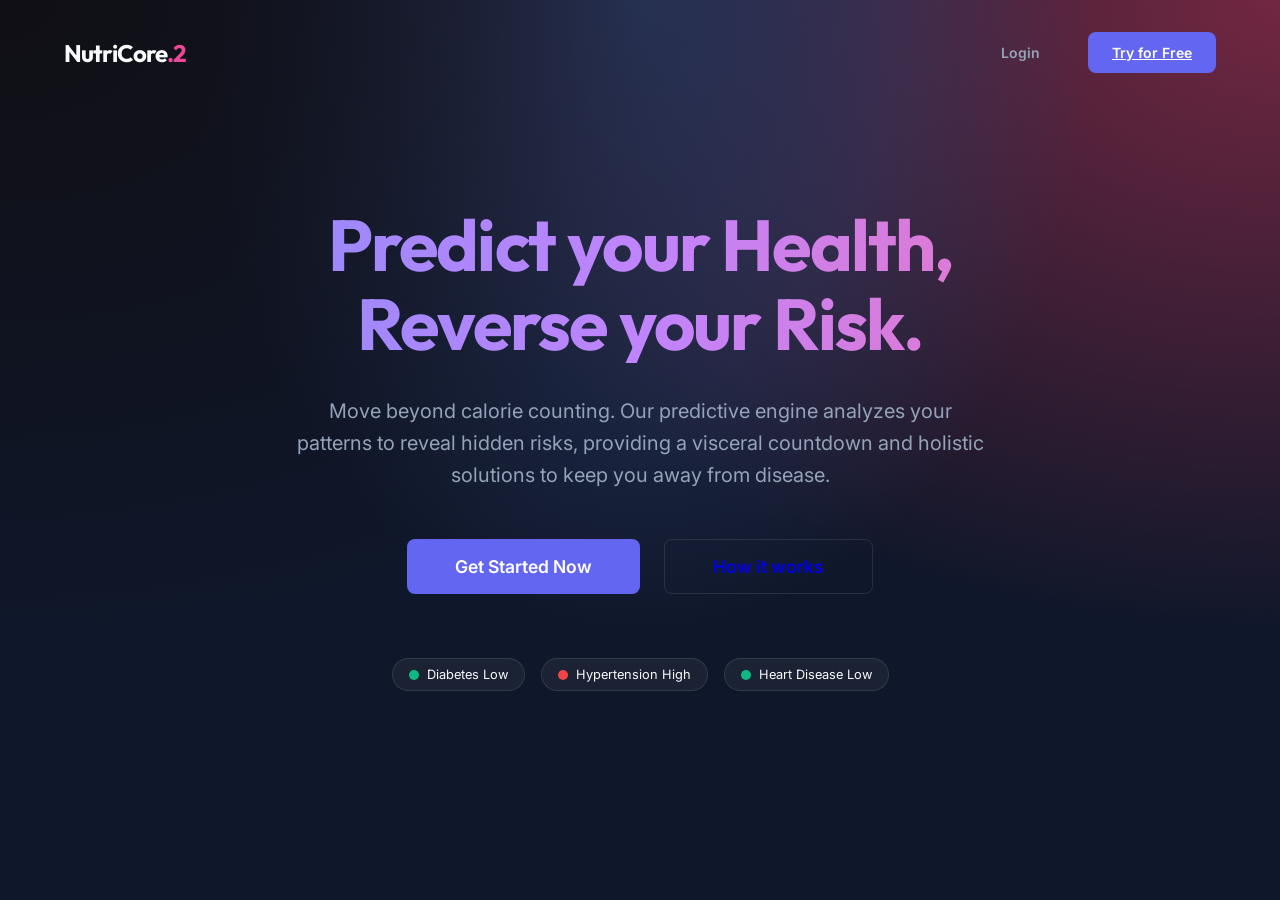
==== client/index.html @ 36cf2fb5 "feat(client): complete premium frontend overhaul with auth and dashboard" ====
<!DOCTYPE html>
<html lang="en">
<head>
  <meta charset="UTF-8">
  <meta name="viewport" content="width=device-width, initial-scale=1.0">
  <title>NutriCore 2.0 | Predictive Health Platform</title>
  <link rel="stylesheet" href="css/base.css">
  <link href="https://fonts.googleapis.com/css2?family=Inter:wght@400;600;700&family=Outfit:wght@500;700&display=swap" rel="stylesheet">
  <style>
    .hero-container {
      max-width: 1200px;
      margin: 100px auto;
      text-align: center;
      padding: 0 20px;
    }
    
    .hero-title {
      font-family: 'Outfit', sans-serif;
      font-size: 4.5rem;
      background: linear-gradient(to right, #818cf8, #c084fc, #f472b6);
      -webkit-background-clip: text;
      -webkit-text-fill-color: transparent;
      margin-bottom: 2rem;
      line-height: 1.1;
    }
    
    .hero-subtitle {
      font-size: 1.25rem;
      color: var(--text-muted);
      max-width: 700px;
      margin: 0 auto 3rem auto;
      line-height: 1.6;
    }
    
    .cta-group {
      display: flex;
      gap: 1.5rem;
      justify-content: center;
    }
    
    .nav-bar {
      padding: 2rem 4rem;
      display: flex;
      justify-content: space-between;
      align-items: center;
    }
    
    .logo {
      font-family: 'Outfit', sans-serif;
      font-weight: 700;
      font-size: 1.5rem;
      letter-spacing: -1px;
    }
    
    .risk-badges {
      display: flex;
      gap: 1rem;
      justify-content: center;
      margin-top: 4rem;
    }
    
    .risk-badge {
      background: rgba(255, 255, 255, 0.05);
      border: 1px solid var(--border);
      padding: 0.5rem 1rem;
      border-radius: 2rem;
      font-size: 0.8rem;
      display: flex;
      align-items: center;
    }
  </style>
</head>
<body>
  <nav class="nav-bar">
    <div class="logo">NutriCore<span style="color: var(--secondary)">.2</span></div>
    <div class="cta-group">
      <a href="pages/login.html" class="btn text-muted" style="text-decoration: none;">Login</a>
      <a href="pages/register.html" class="btn btn-primary">Try for Free</a>
    </div>
  </nav>

  <main class="hero-container">
    <h1 class="hero-title">Predict your Health,<br>Reverse your Risk.</h1>
    <p class="hero-subtitle">
      Move beyond calorie counting. Our predictive engine analyzes your patterns to reveal 
      hidden risks, providing a visceral countdown and holistic solutions to keep you away from disease.
    </p>
    
    <div class="cta-group">
      <a href="pages/register.html" class="btn btn-primary" style="padding: 1rem 3rem; font-size: 1.1rem; text-decoration: none;">Get Started Now</a>
      <a href="#features" class="btn" style="border: 1px solid var(--border); padding: 1rem 3rem; font-size: 1.1rem; text-decoration: none;">How it works</a>
    </div>

    <div class="risk-badges">
      <div class="risk-badge"><span class="risk-dot bg-low"></span> Diabetes Low</div>
      <div class="risk-badge"><span class="risk-dot bg-high"></span> Hypertension High</div>
      <div class="risk-badge"><span class="risk-dot bg-low"></span> Heart Disease Low</div>
    </div>
  </main>
</body>
</html>
---- client/css/base.css ----
/* 
  NutriCore 2.0 - Core Design System
  Theme: Predictive Health / High-End / Glassmorphism
*/

:root {
  /* Vibrant Color Palette */
  --primary: #6366f1;
  --primary-hover: #4f46e5;
  --secondary: #ec4899;
  
  /* Risk Levels (SDLC.md Spec) */
  --risk-low: #10b981;      /* Green */
  --risk-moderate: #f59e0b; /* Yellow */
  --risk-elevated: #f97316; /* Orange */
  --risk-high: #ef4444;     /* Red */
  --risk-critical: #7f1d1d; /* Dark Red */

  /* Neutrals & Surfaces */
  --bg-dark: #0f172a;
  --bg-card: rgba(30, 41, 59, 0.7);
  --border: rgba(255, 255, 255, 0.1);
  --text-main: #f8fafc;
  --text-muted: #94a3b8;

  /* Transitions & Effects */
  --transition: all 0.3s cubic-bezier(0.4, 0, 0.2, 1);
  --blur: blur(12px);
  --shadow: 0 10px 15px -3px rgba(0, 0, 0, 0.1), 0 4px 6px -2px rgba(0, 0, 0, 0.05);
}

* {
  margin: 0;
  padding: 0;
  box-sizing: border-box;
}

body {
  font-family: 'Inter', -apple-system, BlinkMacSystemFont, "Segoe UI", Roboto, sans-serif;
  background-color: var(--bg-dark);
  color: var(--text-main);
  min-height: 100vh;
  overflow-x: hidden;
  background-image: 
    radial-gradient(at 0% 0%, hsla(253,16%,7%,1) 0, transparent 50%), 
    radial-gradient(at 50% 0%, hsla(225,39%,30%,1) 0, transparent 50%), 
    radial-gradient(at 100% 0%, hsla(339,49%,30%,1) 0, transparent 50%);
}

h1, h2, h3 { font-weight: 700; letter-spacing: -0.025em; }

/* Global Components */
.glass-card {
  background: var(--bg-card);
  backdrop-filter: var(--blur);
  border: 1px solid var(--border);
  border-radius: 1rem;
  box-shadow: var(--shadow);
  padding: 1.5rem;
}

.btn {
  display: inline-flex;
  align-items: center;
  justify-content: center;
  padding: 0.75rem 1.5rem;
  border-radius: 0.5rem;
  font-weight: 600;
  cursor: pointer;
  transition: var(--transition);
  border: none;
  font-size: 0.875rem;
}

.btn-primary {
  background-color: var(--primary);
  color: white;
}

.btn-primary:hover {
  background-color: var(--primary-hover);
  transform: translateY(-2px);
  box-shadow: 0 4px 12px rgba(99, 102, 241, 0.3);
}

.input-field {
  width: 100%;
  background: rgba(15, 23, 42, 0.5);
  border: 1px solid var(--border);
  color: white;
  padding: 0.75rem 1rem;
  border-radius: 0.5rem;
  outline: none;
  transition: var(--transition);
}

.input-field:focus {
  border-color: var(--primary);
  box-shadow: 0 0 0 2px rgba(99, 102, 241, 0.2);
}

/* Utilities */
.text-muted { color: var(--text-muted); }
.risk-dot { display: inline-block; width: 10px; height: 10px; border-radius: 50%; margin-right: 8px; }
.bg-low { background: var(--risk-low); }
.bg-high { background: var(--risk-high); }
.mt-4 { margin-top: 1rem; }
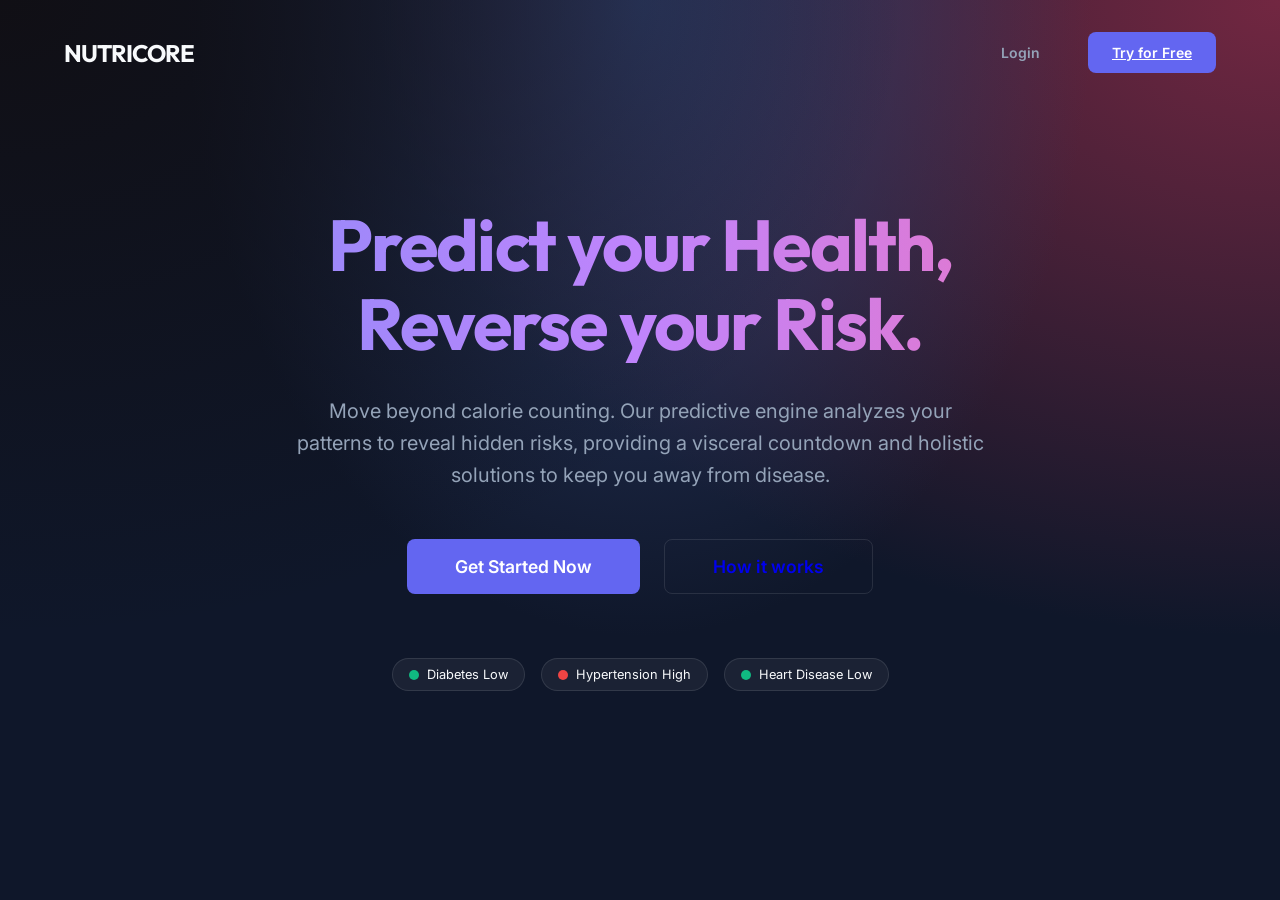
==== commit b41ddac0: "feat: NutriCore Overhaul - ML Wellness Engine, Dynamic Analytics, and Branding Standardization" ====
--- a/client/index.html
+++ b/client/index.html
@@ -3,7 +3,7 @@
 <head>
   <meta charset="UTF-8">
   <meta name="viewport" content="width=device-width, initial-scale=1.0">
-  <title>NutriCore 2.0 | Predictive Health Platform</title>
+  <title>NUTRICORE | Predictive Health Platform</title>
   <link rel="stylesheet" href="css/base.css">
   <link href="https://fonts.googleapis.com/css2?family=Inter:wght@400;600;700&family=Outfit:wght@500;700&display=swap" rel="stylesheet">
   <style>
@@ -72,7 +72,7 @@
 </head>
 <body>
   <nav class="nav-bar">
-    <div class="logo">NutriCore<span style="color: var(--secondary)">.2</span></div>
+    <div class="logo">NUTRICORE</div>
     <div class="cta-group">
       <a href="pages/login.html" class="btn text-muted" style="text-decoration: none;">Login</a>
       <a href="pages/register.html" class="btn btn-primary">Try for Free</a>
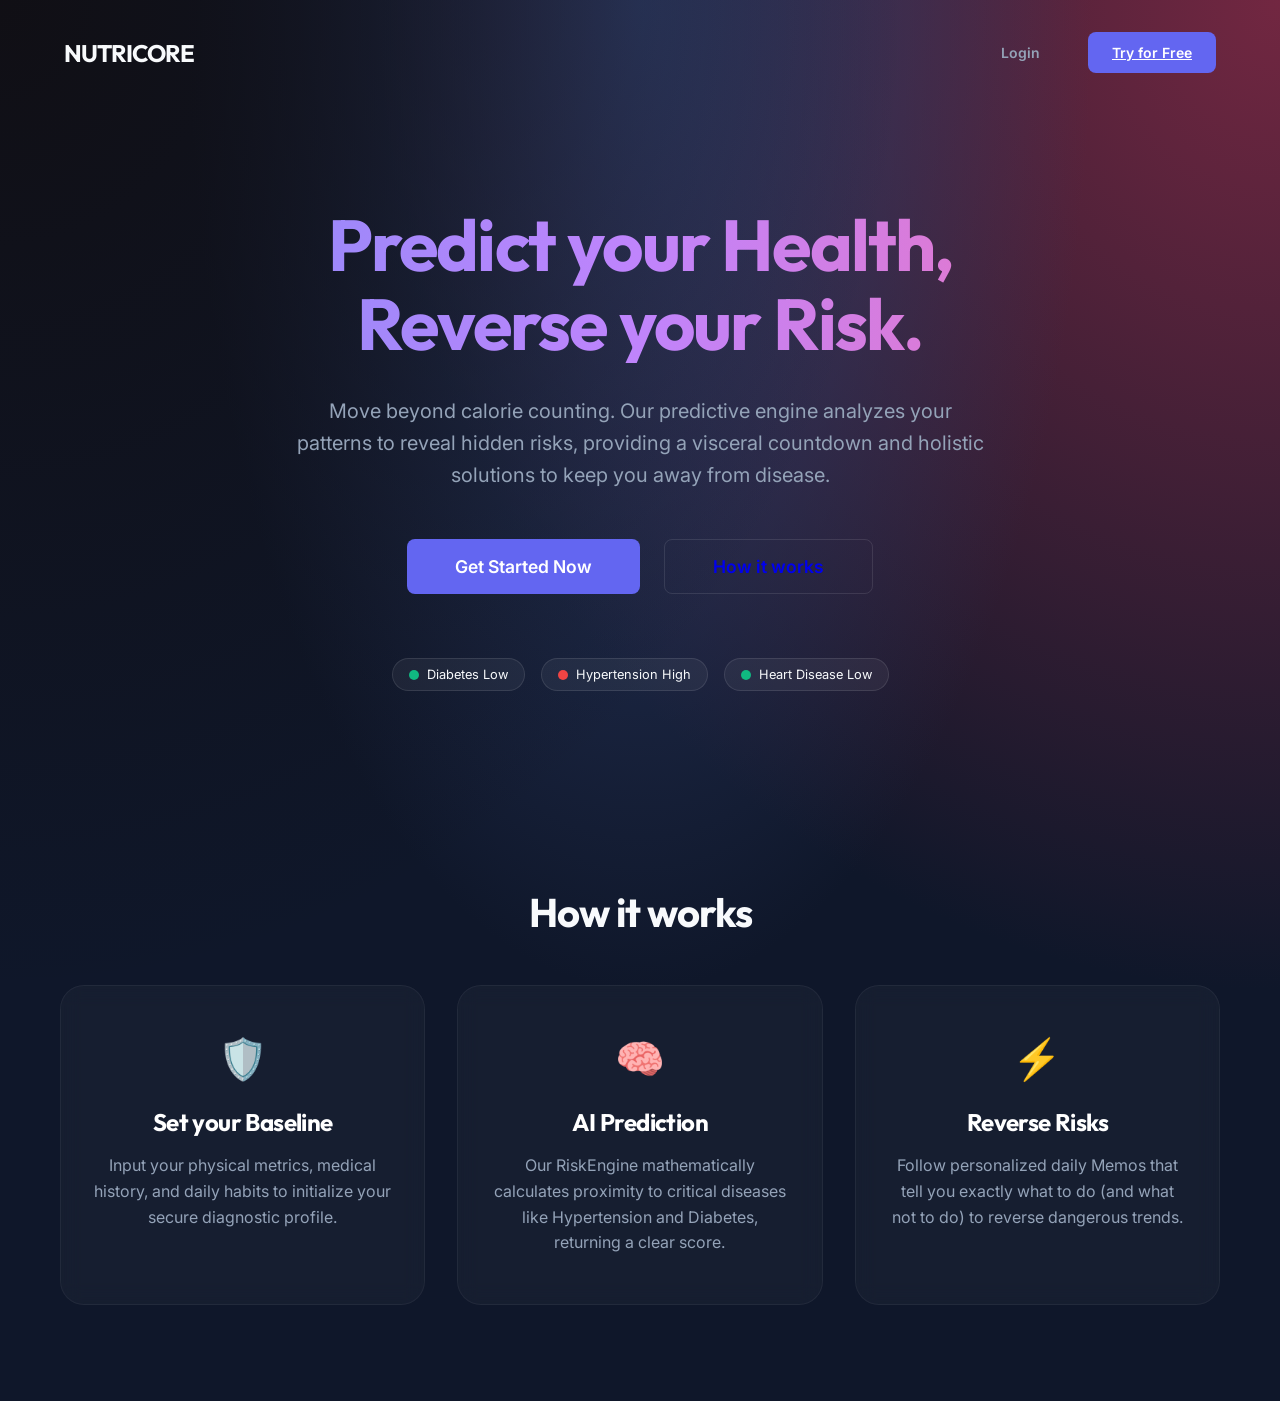
==== commit ef4c935a: "fix: dashboard and landing page UI polish" ====
--- a/client/index.html
+++ b/client/index.html
@@ -68,6 +68,57 @@
       display: flex;
       align-items: center;
     }
+    
+    .features-section {
+      padding: 6rem 20px;
+      max-width: 1200px;
+      margin: 0 auto;
+      text-align: center;
+    }
+
+    .features-section h2 {
+      font-family: 'Outfit', sans-serif;
+      font-size: 2.5rem;
+      margin-bottom: 3rem;
+    }
+
+    .features-grid {
+      display: grid;
+      grid-template-columns: repeat(auto-fit, minmax(300px, 1fr));
+      gap: 2rem;
+    }
+
+    .feature-card {
+      background: rgba(255, 255, 255, 0.03);
+      border: 1px solid rgba(255, 255, 255, 0.05);
+      border-radius: 24px;
+      padding: 3rem 2rem;
+      transition: transform 0.3s ease, background 0.3s ease;
+      backdrop-filter: blur(10px);
+    }
+
+    .feature-card:hover {
+      transform: translateY(-5px);
+      background: rgba(255, 255, 255, 0.07);
+    }
+
+    .feature-icon {
+      font-size: 2.5rem;
+      margin-bottom: 1.5rem;
+    }
+
+    .feature-title {
+      font-family: 'Outfit', sans-serif;
+      font-size: 1.5rem;
+      margin-bottom: 1rem;
+      color: white;
+    }
+
+    .feature-text {
+      color: var(--text-muted);
+      line-height: 1.6;
+      font-size: 1rem;
+    }
   </style>
 </head>
 <body>
@@ -97,5 +148,26 @@
       <div class="risk-badge"><span class="risk-dot bg-low"></span> Heart Disease Low</div>
     </div>
   </main>
+
+  <section id="features" class="features-section">
+    <h2>How it works</h2>
+    <div class="features-grid">
+      <div class="feature-card">
+        <div class="feature-icon">🛡️</div>
+        <h3 class="feature-title">Set your Baseline</h3>
+        <p class="feature-text">Input your physical metrics, medical history, and daily habits to initialize your secure diagnostic profile.</p>
+      </div>
+      <div class="feature-card">
+        <div class="feature-icon">🧠</div>
+        <h3 class="feature-title">AI Prediction</h3>
+        <p class="feature-text">Our RiskEngine mathematically calculates proximity to critical diseases like Hypertension and Diabetes, returning a clear score.</p>
+      </div>
+      <div class="feature-card">
+        <div class="feature-icon">⚡</div>
+        <h3 class="feature-title">Reverse Risks</h3>
+        <p class="feature-text">Follow personalized daily Memos that tell you exactly what to do (and what not to do) to reverse dangerous trends.</p>
+      </div>
+    </div>
+  </section>
 </body>
 </html>
--- a/client/css/base.css
+++ b/client/css/base.css
@@ -27,6 +27,10 @@
   --transition: all 0.3s cubic-bezier(0.4, 0, 0.2, 1);
   --blur: blur(12px);
   --shadow: 0 10px 15px -3px rgba(0, 0, 0, 0.1), 0 4px 6px -2px rgba(0, 0, 0, 0.05);
+}
+
+html {
+  scroll-behavior: smooth;
 }
 
 * {
@@ -105,3 +109,45 @@
 .bg-low { background: var(--risk-low); }
 .bg-high { background: var(--risk-high); }
 .mt-4 { margin-top: 1rem; }
+
+/* Dashboard Global Layout System */
+.dashboard-layout {
+  display: grid;
+  grid-template-columns: 280px 1fr;
+  min-height: 100vh;
+}
+
+.sidebar {
+  background: rgba(15, 23, 42, 0.9);
+  border-right: 1px solid var(--border);
+  padding: 2rem;
+  display: flex;
+  flex-direction: column;
+  gap: 2rem;
+  position: sticky;
+  top: 0;
+  height: 100vh;
+  overflow-y: auto;
+}
+
+.nav-item {
+  display: flex;
+  align-items: center;
+  gap: 1rem;
+  color: var(--text-muted);
+  text-decoration: none;
+  font-weight: 600;
+  padding: 0.75rem 1rem;
+  border-radius: 0.5rem;
+  transition: var(--transition);
+}
+
+.nav-item:hover, .nav-item.active {
+  background: rgba(99, 102, 241, 0.1);
+  color: var(--primary);
+}
+
+.main-content {
+  padding: 3rem;
+  overflow-y: auto;
+}
